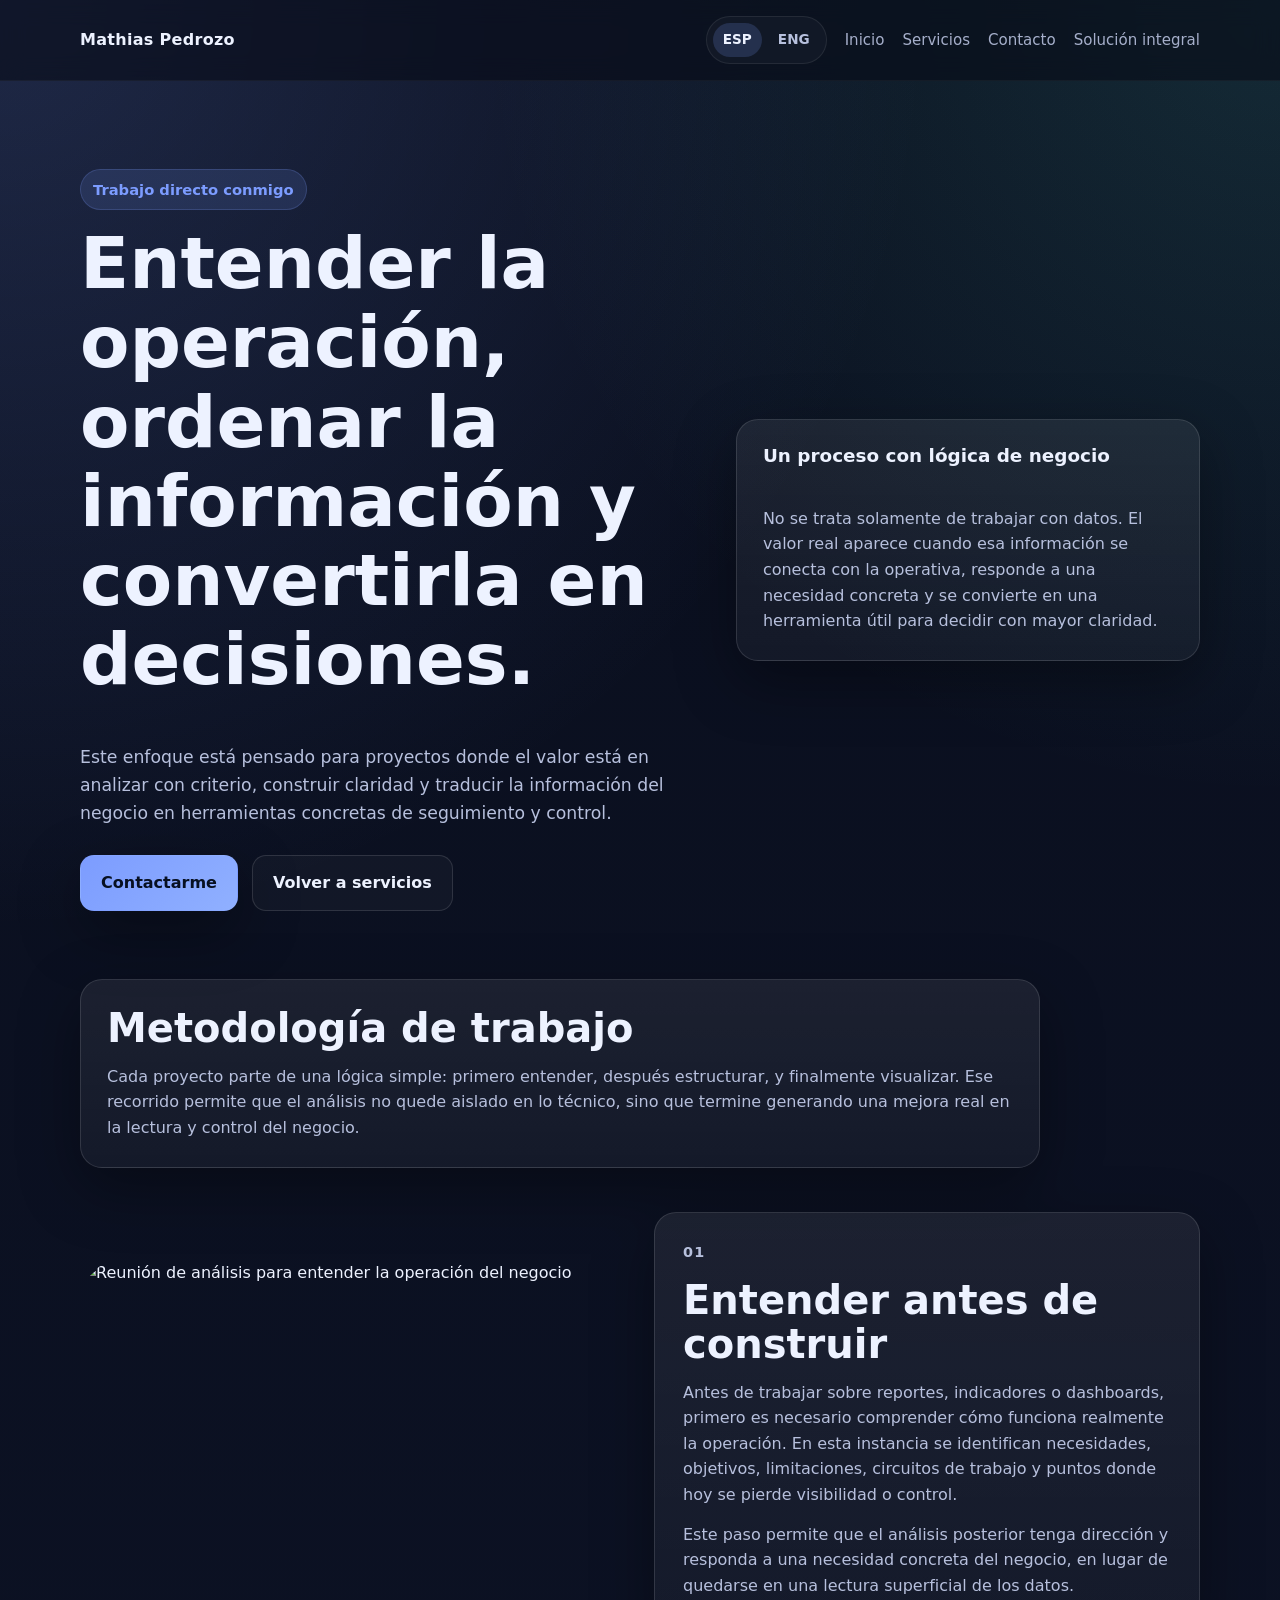
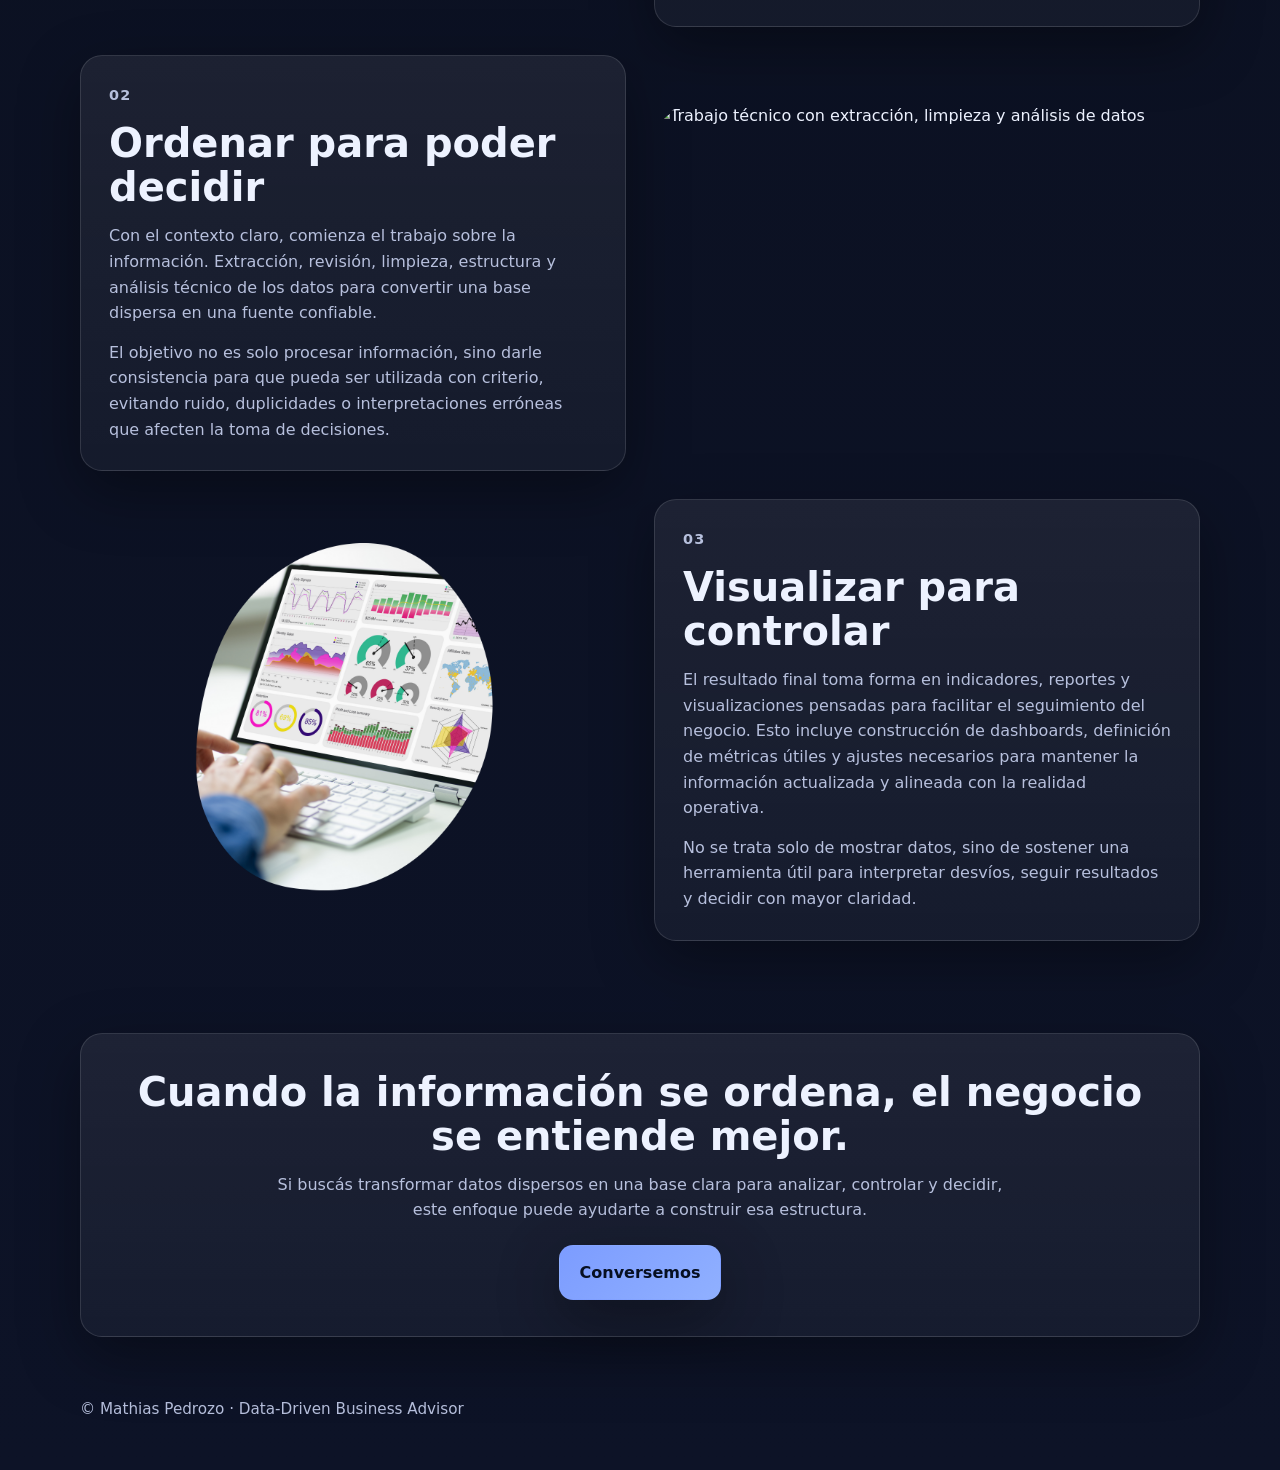
==== trabajo-directo.html @ e3eaf3de "Add files via upload" ====
<!DOCTYPE html>
<html lang="es">
<head>
  <meta charset="UTF-8" />
  <meta name="viewport" content="width=device-width, initial-scale=1.0" />
  <link rel="icon" href="assets/favicon.png" type="image/png" />
  <link rel="shortcut icon" href="assets/favicon.png" />

  <title>Trabajo directo conmigo | Mathias Pedrozo</title>
  <meta
    name="description"
    content="Metodología de trabajo aplicada al análisis de datos, indicadores y visualización de información para entender y mejorar la operación del negocio."
  />

  <link rel="stylesheet" href="styles.css" />
</head>
<body>
  <header class="nav">
    <div class="container nav-inner">
      <a href="index.html#inicio" class="brand">Mathias Pedrozo</a>

      <div class="nav-right">
        <div class="lang-switch" aria-label="Selector de idioma">
          <button type="button" class="lang-btn active" data-lang="es" aria-pressed="true">ESP</button>
          <button type="button" class="lang-btn" data-lang="en" aria-pressed="false">ENG</button>
        </div>

        <button
          type="button"
          class="menu-toggle"
          aria-label="Abrir menú"
          aria-expanded="false"
          aria-controls="mobile-menu"
        >
          <span></span>
          <span></span>
          <span></span>
        </button>

        <nav class="menu services-menu" id="mobile-menu" aria-label="Navegación principal">
          <a href="index.html#inicio">Inicio</a>
          <a href="index.html#servicios">Servicios</a>
          <a href="index.html#contacto">Contacto</a>
          <a href="servicios.html">Solución integral</a>
        </nav>
      </div>
    </div>
  </header>

  <main class="direct-page">
    <section class="direct-hero reveal">
      <div class="container direct-hero-grid">
        <div>
          <p class="eyebrow">Trabajo directo conmigo</p>
          <h1>Entender la operación, ordenar la información y convertirla en decisiones.</h1>
          <p class="lead">
            Este enfoque está pensado para proyectos donde el valor está en analizar con criterio, construir claridad y traducir la información del negocio en herramientas concretas de seguimiento y control.
          </p>

          <div class="hero-actions">
            <a class="btn btn-primary" href="index.html#contacto">Contactarme</a>
            <a class="btn btn-secondary" href="index.html#servicios">Volver a servicios</a>
          </div>
        </div>

        <aside class="panel reveal-delay">
          <h2 class="panel-title">Un proceso con lógica de negocio</h2>
          <p class="lead lead-sm">
            No se trata solamente de trabajar con datos. El valor real aparece cuando esa información se conecta con la operativa, responde a una necesidad concreta y se convierte en una herramienta útil para decidir con mayor claridad.
          </p>
        </aside>
      </div>
    </section>

    <section class="reveal">
      <div class="container">
        <div class="panel direct-intro">
          <h2>Metodología de trabajo</h2>
          <p>
            Cada proyecto parte de una lógica simple: primero entender, después estructurar, y finalmente visualizar. Ese recorrido permite que el análisis no quede aislado en lo técnico, sino que termine generando una mejora real en la lectura y control del negocio.
          </p>
        </div>
      </div>
    </section>

    <section class="direct-steps">
      <div class="container">
        <article class="direct-step reveal">
          <div class="direct-step-media">
            <img src="assets/metodologia-negocio.png" alt="Reunión de análisis para entender la operación del negocio" />
          </div>
          <div class="direct-step-content">
            <p class="step-number">01</p>
            <h2>Entender antes de construir</h2>
            <p>
              Antes de trabajar sobre reportes, indicadores o dashboards, primero es necesario comprender cómo funciona realmente la operación. En esta instancia se identifican necesidades, objetivos, limitaciones, circuitos de trabajo y puntos donde hoy se pierde visibilidad o control.
            </p>
            <p>
              Este paso permite que el análisis posterior tenga dirección y responda a una necesidad concreta del negocio, en lugar de quedarse en una lectura superficial de los datos.
            </p>
          </div>
        </article>

        <article class="direct-step direct-step-reverse reveal">
          <div class="direct-step-media">
            <img src="assets/metodologia-datos.png" alt="Trabajo técnico con extracción, limpieza y análisis de datos" />
          </div>
          <div class="direct-step-content">
            <p class="step-number">02</p>
            <h2>Ordenar para poder decidir</h2>
            <p>
              Con el contexto claro, comienza el trabajo sobre la información. Extracción, revisión, limpieza, estructura y análisis técnico de los datos para convertir una base dispersa en una fuente confiable.
            </p>
            <p>
              El objetivo no es solo procesar información, sino darle consistencia para que pueda ser utilizada con criterio, evitando ruido, duplicidades o interpretaciones erróneas que afecten la toma de decisiones.
            </p>
          </div>
        </article>

        <article class="direct-step reveal">
          <div class="direct-step-media">
            <img src="assets/metodologia-fashboard.png" alt="Visualización de indicadores en dashboard para control del negocio" />
          </div>
          <div class="direct-step-content">
            <p class="step-number">03</p>
            <h2>Visualizar para controlar</h2>
            <p>
              El resultado final toma forma en indicadores, reportes y visualizaciones pensadas para facilitar el seguimiento del negocio. Esto incluye construcción de dashboards, definición de métricas útiles y ajustes necesarios para mantener la información actualizada y alineada con la realidad operativa.
            </p>
            <p>
              No se trata solo de mostrar datos, sino de sostener una herramienta útil para interpretar desvíos, seguir resultados y decidir con mayor claridad.
            </p>
          </div>
        </article>
      </div>
    </section>

    <section class="reveal">
      <div class="container">
        <div class="panel direct-cta">
          <h2>Cuando la información se ordena, el negocio se entiende mejor.</h2>
          <p>
            Si buscás transformar datos dispersos en una base clara para analizar, controlar y decidir, este enfoque puede ayudarte a construir esa estructura.
          </p>
          <a class="btn btn-primary" href="index.html#contacto">Conversemos</a>
        </div>
      </div>
    </section>
  </main>

  <footer class="footer">
    <div class="container">
      © Mathias Pedrozo · Data-Driven Business Advisor
    </div>
  </footer>

  <script src="script.js" defer></script>
</body>
</html>
---- styles.css ----
:root {
  --bg: #0a0f1e;
  --bg-soft: #0d1327;
  --card: rgba(255,255,255,0.06);
  --border: rgba(255,255,255,0.12);
  --text: #edf2ff;
  --muted: #b7c0dd;
  --accent: #7c9cff;
  --accent-2: #53d2c7;
  --shadow: 0 20px 60px rgba(0,0,0,0.35);
  --max: 1120px;
  --radius: 22px;

  --white-03: rgba(255,255,255,0.03);
  --white-04: rgba(255,255,255,0.04);
  --white-06: rgba(255,255,255,0.06);
  --white-08: rgba(255,255,255,0.08);
  --white-10: rgba(255,255,255,0.10);
  --white-12: rgba(255,255,255,0.12);
}

/* =========================
   RESET / BASE
========================= */

* {
  box-sizing: border-box;
}

html {
  scroll-behavior: smooth;
}

body {
  margin: 0;
  font-family: Inter, ui-sans-serif, system-ui, -apple-system, BlinkMacSystemFont, "Segoe UI", sans-serif;
  color: var(--text);
  background:
    radial-gradient(circle at top left, rgba(124,156,255,0.18), transparent 28%),
    radial-gradient(circle at top right, rgba(83,210,199,0.14), transparent 24%),
    linear-gradient(180deg, var(--bg) 0%, var(--bg-soft) 100%);
  line-height: 1.6;
}

a {
  color: inherit;
  text-decoration: none;
}

img {
  max-width: 100%;
  display: block;
}

.container {
  width: min(calc(100% - 32px), var(--max));
  margin: 0 auto;
}

/* =========================
   NAVBAR GENERAL
========================= */

.nav {
  position: sticky;
  top: 0;
  z-index: 50;
  backdrop-filter: blur(12px);
  -webkit-backdrop-filter: blur(12px);
  background: rgba(8, 12, 24, 0.58);
  border-bottom: 1px solid rgba(255, 255, 255, 0.04);
  transition:
    transform 0.32s ease,
    background 0.32s ease,
    border-color 0.32s ease,
    box-shadow 0.32s ease,
    backdrop-filter 0.32s ease;
}

.nav.nav-hidden {
  transform: translateY(-100%);
}

.nav.scrolled {
  background: rgba(8, 12, 24, 0.86);
  border-bottom-color: rgba(255, 255, 255, 0.10);
  box-shadow: 0 10px 30px rgba(0, 0, 0, 0.22);
  backdrop-filter: blur(16px);
  -webkit-backdrop-filter: blur(16px);
}

.nav-inner {
  display: flex;
  align-items: center;
  justify-content: space-between;
  gap: 20px;
  padding: 16px 0;
}

.nav-right {
  display: flex;
  align-items: center;
  gap: 18px;
}

/* =========================
   MARCA / LOGO
========================= */

.brand {
  font-weight: 700;
  letter-spacing: 0.3px;
}

.brand-wrap {
  display: flex;
  align-items: center;
  gap: 10px;
}

.brand-logo {
  height: 28px;
  width: auto;
  object-fit: contain;
  display: block;
}

.brand-text {
  font-weight: 700;
  font-size: 1.05rem;
  color: var(--text);
  letter-spacing: 0.2px;
}

/* =========================
   MENÚ
========================= */

.menu {
  display: flex;
  gap: 18px;
  flex-wrap: wrap;
  color: var(--muted);
  font-size: 0.95rem;
}

.menu a:hover,
.menu a:focus-visible {
  color: var(--text);
}

.services-menu {
  font-size: 0.94rem;
}

.services-menu a {
  opacity: 0.9;
}

.services-menu a:hover {
  opacity: 1;
}

/* =========================
   SELECTOR DE IDIOMA
========================= */

.lang-switch {
  display: flex;
  align-items: center;
  gap: 6px;
  padding: 6px;
  border: 1px solid var(--white-08);
  background: var(--white-03);
  border-radius: 999px;
}

.lang-btn {
  border: none;
  background: transparent;
  color: var(--muted);
  padding: 6px 10px;
  border-radius: 999px;
  cursor: pointer;
  font: inherit;
  font-size: 0.85rem;
  font-weight: 600;
  transition: 0.2s ease;
}

.lang-btn.active {
  background: rgba(124,156,255,0.18);
  color: var(--text);
}

/* =========================
   HAMBURGUESA MOBILE
========================= */

.menu-toggle {
  display: none;
  width: 48px;
  height: 48px;
  border-radius: 14px;
  border: 1px solid var(--white-12);
  background: var(--white-04);
  align-items: center;
  justify-content: center;
  flex-direction: column;
  gap: 5px;
  cursor: pointer;
  padding: 0;
}

.menu-toggle span {
  display: block;
  width: 20px;
  height: 2px;
  border-radius: 999px;
  background: var(--text);
  transition: 0.25s ease;
}

.menu-toggle.is-open span:nth-child(1) {
  transform: translateY(7px) rotate(45deg);
}

.menu-toggle.is-open span:nth-child(2) {
  opacity: 0;
}

.menu-toggle.is-open span:nth-child(3) {
  transform: translateY(-7px) rotate(-45deg);
}

/* =========================
   HERO HOME
========================= */

.hero {
  padding: 88px 0 56px;
}

.hero-grid {
  display: grid;
  grid-template-columns: 1.2fr 0.8fr;
  gap: 28px;
  align-items: center;
}

.hero-avatar-wrap {
  display: flex;
  justify-content: flex-start;
  margin-bottom: 22px;
}

.hero-avatar {
  width: 200px;
  height: 200px;
  border-radius: 50%;
  object-fit: cover;
  border: 2px solid rgba(255,255,255,0.2);
  box-shadow: 0 10px 30px rgba(0,0,0,0.4);
}

.hero-actions {
  display: flex;
  gap: 14px;
  flex-wrap: wrap;
  margin-top: 28px;
}

/* =========================
   TIPOGRAFÍA
========================= */

h1,
h2,
h3,
.panel-title {
  margin: 0 0 14px;
  line-height: 1.1;
}

h1 {
  font-size: clamp(2.4rem, 6vw, 4.5rem);
}

h2 {
  font-size: clamp(1.7rem, 4vw, 2.5rem);
}

h3,
.panel-title {
  font-size: 1.15rem;
}

.lead {
  font-size: 1.08rem;
  color: var(--muted);
  max-width: 62ch;
  white-space: pre-line;
}

.lead-sm {
  font-size: 1rem;
  margin: 0;
}

.section-top {
  margin-top: 32px;
}

/* =========================
   BOTONES
========================= */

.btn {
  display: inline-flex;
  align-items: center;
  justify-content: center;
  gap: 10px;
  padding: 14px 20px;
  border-radius: 14px;
  border: 1px solid transparent;
  font-weight: 600;
  transition: 0.2s ease, transform 0.2s ease, box-shadow 0.2s ease;
}

.btn-small {
  padding: 10px 14px;
  font-size: 0.92rem;
}

.btn-primary {
  background: linear-gradient(135deg, var(--accent), #90b0ff);
  color: #071022;
  box-shadow: var(--shadow);
}

.btn-primary:hover,
.btn-primary:focus-visible {
  transform: translateY(-2px);
}

.btn-secondary {
  background: var(--white-03);
  border-color: var(--border);
  color: var(--text);
}

.btn-secondary:hover,
.btn-secondary:focus-visible {
  transform: translateY(-2px);
  background: var(--white-06);
}

.btn.is-loading {
  opacity: 0.7;
  cursor: not-allowed;
}

/* =========================
   PANELES / CARDS
========================= */

.panel {
  background: linear-gradient(180deg, rgba(255,255,255,0.07), var(--white-04));
  border: 1px solid var(--border);
  border-radius: var(--radius);
  padding: 26px;
  box-shadow: var(--shadow);
}

.hero-card {
  position: relative;
  overflow: hidden;
}

.hero-card::before {
  content: "";
  position: absolute;
  inset: auto -40px -40px auto;
  width: 180px;
  height: 180px;
  background: radial-gradient(circle, rgba(83,210,199,0.3), transparent 65%);
  pointer-events: none;
}

.card {
  background: var(--card);
  border: 1px solid var(--border);
  border-radius: 20px;
  padding: 22px;
  transition: transform 0.25s ease, border-color 0.25s ease, background 0.25s ease;
}

.card:hover,
.card:focus-within {
  transform: translateY(-4px);
  border-color: rgba(124,156,255,0.22);
  background: rgba(255,255,255,0.08);
}

/* =========================
   KPIS
========================= */

.kpis {
  display: grid;
  grid-template-columns: repeat(2, 1fr);
  gap: 14px;
  margin-top: 20px;
}

.kpi {
  padding: 16px;
  border-radius: 18px;
  background: var(--white-04);
  border: 1px solid var(--white-08);
}

.kpi strong {
  display: block;
  font-size: 1.8rem;
  margin-bottom: 4px;
}

/* =========================
   LAYOUT GENERAL
========================= */

section {
  padding: 32px 0;
}

.section-head {
  margin-bottom: 24px;
}

.section-head p {
  margin: 0;
  color: var(--muted);
  max-width: 100%;
  white-space: pre-line;
}

.grid-about {
  display: grid;
  grid-template-columns: 1.25fr 0.75fr;
  gap: 22px;
}

.grid-2 {
  display: grid;
  grid-template-columns: 1fr 1fr;
  gap: 22px;
}

.cards {
  display: grid;
  grid-template-columns: repeat(3, 1fr);
  gap: 18px;
}

/* =========================
   TIMELINE
========================= */

.timeline {
  display: grid;
  gap: 18px;
}

.timeline-item {
  display: grid;
  grid-template-columns: 140px 1fr;
  gap: 18px;
  padding: 22px;
  border-radius: 20px;
  border: 1px solid var(--border);
  background: var(--white-04);
}

.timeline-date {
  color: var(--accent-2);
  font-weight: 700;
  white-space: pre-line;
}

.timeline-item h3,
.timeline-item p,
.card p,
.about p,
.contact-copy p {
  white-space: pre-line;
}

.timeline-item p,
.card p,
.about p,
.contact-copy p,
.stack-list {
  color: var(--muted);
  margin: 0;
}

/* =========================
   STACK / LISTAS
========================= */

.stack-list {
  display: flex;
  flex-wrap: wrap;
  gap: 10px;
  padding: 0;
  list-style: none;
  margin-top: 14px;
}

.stack-list li {
  padding: 10px 12px;
  border-radius: 999px;
  background: var(--white-04);
  border: 1px solid var(--white-08);
  font-size: 0.94rem;
  color: var(--text);
}

/* =========================
   CONTACTO
========================= */

.contact-grid {
  display: grid;
  grid-template-columns: 0.9fr 1.1fr;
  gap: 22px;
}

.contact-links {
  display: flex;
  flex-direction: column;
  gap: 12px;
  margin-top: 18px;
}

.contact-links a {
  display: flex;
  align-items: center;
  gap: 12px;
  padding: 10px 12px;
  border-radius: 12px;
  background: var(--white-03);
  border: 1px solid var(--white-08);
  transition: 0.2s ease;
}

.contact-links a:hover,
.contact-links a:focus-visible {
  background: var(--white-06);
  transform: translateX(4px);
}

.contact-links .icon {
  width: 20px;
  height: 20px;
  display: flex;
  flex: 0 0 20px;
}

.contact-links svg {
  width: 100%;
  height: 100%;
}

/* =========================
   FORMULARIO
========================= */

.contact-form {
  display: grid;
  gap: 14px;
}

.contact-form label {
  font-weight: 600;
  font-size: 0.95rem;
}

.contact-form input,
.contact-form textarea {
  width: 100%;
  margin-top: 8px;
  background: var(--white-04);
  border: 1px solid var(--white-10);
  color: var(--text);
  border-radius: 14px;
  padding: 14px 16px;
  font: inherit;
}

.contact-form textarea {
  min-height: 140px;
  resize: vertical;
}

.contact-form input::placeholder,
.contact-form textarea::placeholder {
  color: #93a0c7;
}

.form-status {
  margin: 6px 0 0;
  padding: 12px 14px;
  border-radius: 12px;
  font-size: 0.95rem;
  display: none;
  border: 1px solid transparent;
}

.form-status.show {
  display: block;
}

.form-status.success {
  background: rgba(83, 210, 199, 0.12);
  border-color: rgba(83, 210, 199, 0.28);
  color: #d8fff9;
}

.form-status.error {
  background: rgba(255, 107, 107, 0.12);
  border-color: rgba(255, 107, 107, 0.28);
  color: #ffd8d8;
}

/* =========================
   FOOTER
========================= */

.footer {
  padding: 28px 0 48px;
  color: var(--muted);
  font-size: 0.95rem;
}

/* =========================
   ANIMACIONES
========================= */

.reveal {
  opacity: 0;
  transform: translateY(18px);
  transition: opacity 0.7s ease, transform 0.7s ease;
}

.reveal-delay {
  animation: floatIn 0.8s ease forwards;
  animation-delay: 0.15s;
}

.reveal.is-visible {
  opacity: 1;
  transform: translateY(0);
}

@keyframes floatIn {
  from {
    opacity: 0;
    transform: translateY(18px);
  }
  to {
    opacity: 1;
    transform: translateY(0);
  }
}

/* =========================
   ACCESIBILIDAD
========================= */

:focus-visible {
  outline: 2px solid var(--accent);
  outline-offset: 3px;
}

/* =========================
   SERVICIOS HOME
========================= */

.service-card h3 {
  margin-bottom: 6px;
}

.services-intro {
  max-width: 800px;
  margin-bottom: 40px;
  color: var(--muted);
  line-height: 1.7;
}

.services-grid {
  display: grid;
  grid-template-columns: 1fr 1fr;
  gap: 18px;
  align-items: stretch;
}

.service-card {
  display: flex;
  flex-direction: column;
  justify-content: flex-start;
  gap: 12px;
}

.service-card-featured {
  border-color: rgba(124,156,255,0.22);
  background: linear-gradient(180deg, rgba(255,255,255,0.08), rgba(255,255,255,0.05));
}

.service-link {
  display: inline-flex;
  align-items: center;
  margin-top: 18px;
  font-weight: 600;
  color: var(--accent);
  transition: 0.2s ease;
}

.service-link:hover {
  color: #a9beff;
  transform: translateX(4px);
}

/* =========================
   PÁGINA SERVICIOS
========================= */

.services-page {
  padding-top: 48px;
}

.services-page h1 {
  margin-bottom: 12px;
}

.services-levels {
  display: grid;
  grid-template-columns: 1fr 1fr 1fr;
  gap: 18px;
}

.service-level {
  display: flex;
  flex-direction: column;
  gap: 12px;
}

.service-subtitle {
  font-size: 0.95rem;
  color: var(--accent-2);
}

.service-level ul {
  padding-left: 18px;
  color: var(--muted);
}

.service-level li {
  margin-bottom: 6px;
}

.service-highlight {
  margin-top: 12px;
  font-weight: 600;
  color: var(--accent);
}

.service-level-featured {
  border-color: rgba(124,156,255,0.25);
  background: linear-gradient(180deg, rgba(255,255,255,0.08), rgba(255,255,255,0.05));
}

.services-cta {
  margin-top: 48px;
  text-align: center;
}

.services-cta p {
  color: var(--muted);
  margin-bottom: 16px;
}

/* =========================
   HERO DE SERVICIOS
   Texto izquierda / logo derecha
========================= */

.services-hero-grid {
  display: grid;
  grid-template-columns: 0.7fr 1.3fr;
  gap: 40px;
  align-items: center;
  margin-bottom: 48px;
}

.services-hero-logo-wrap {
  display: flex;
  justify-content: center;
  align-items: center;
}

.services-hero-logo {
  width: 100%;
  max-width: 1200px;
  opacity: 0.98;
  filter: drop-shadow(0 24px 70px rgba(0, 0, 0, 0.45));
}

/* =========================
   RESPONSIVE
========================= */

@media (max-width: 900px) {
  .hero-grid,
  .grid-2,
  .grid-about,
  .cards,
  .contact-grid,
  .services-grid,
  .services-levels {
    grid-template-columns: 1fr;
  }

  .timeline-item {
    grid-template-columns: 1fr;
  }

  .hero {
    padding-top: 56px;
  }

  .nav-inner {
    position: relative;
  }

  .nav-right {
    gap: 10px;
  }

  .menu-toggle {
    display: inline-flex;
  }

  .menu {
    position: absolute;
    top: calc(100% + 10px);
    left: 0;
    right: 0;
    display: none;
    flex-direction: column;
    gap: 0;
    padding: 10px;
    background: rgba(8, 12, 24, 0.96);
    border: 1px solid var(--white-08);
    border-radius: 18px;
    box-shadow: var(--shadow);
  }

  .menu.is-open {
    display: flex;
  }

  .menu a {
    padding: 14px 12px;
    border-radius: 12px;
  }

  .menu a:hover,
  .menu a:focus-visible {
    background: var(--white-04);
  }

  .services-menu {
    display: none;
  }

  .hero-avatar-wrap {
    justify-content: center;
    margin-bottom: 18px;
  }

  .hero-actions {
    justify-content: center;
  }

  h1 {
    text-align: center;
  }

  .lead {
    text-align: center;
    max-width: 100%;
  }

  .services-hero-grid {
    grid-template-columns: 1fr;
    text-align: center;
    gap: 28px;
  }

  .services-hero-logo {
    max-width: 260px;
    margin-top: 8px;
  }
}

/* =========================
   PÁGINA TRABAJO DIRECTO
========================= */

.direct-page {
  padding-top: 16px;
}

.direct-hero {
  padding: 72px 0 36px;
}

.direct-hero-grid {
  display: grid;
  grid-template-columns: 1.15fr 0.85fr;
  gap: 28px;
  align-items: center;
}

.eyebrow {
  display: inline-block;
  margin: 0 0 14px;
  padding: 8px 12px;
  border-radius: 999px;
  background: rgba(124,156,255,0.14);
  border: 1px solid rgba(124,156,255,0.2);
  color: var(--accent);
  font-size: 0.92rem;
  font-weight: 700;
}

.direct-intro {
  max-width: 960px;
}

.direct-intro p {
  margin: 0;
  color: var(--muted);
}

.direct-steps {
  padding-top: 12px;
}

.direct-step {
  display: grid;
  grid-template-columns: 1fr 1fr;
  gap: 28px;
  align-items: center;
  margin-bottom: 28px;
}

.direct-step-media {
  background: transparent;
  border: none;
  box-shadow: none;
  padding: 0;
}

.direct-step-media img {
  width: 100%;
  min-height: 320px;
  object-fit: cover;
  border-radius: 42px;
  border: none;
  box-shadow: none;
  background: transparent;
}

.direct-step-content {
  background: linear-gradient(180deg, rgba(255,255,255,0.07), var(--white-04));
  border: 1px solid var(--border);
  border-radius: var(--radius);
  padding: 28px;
  box-shadow: var(--shadow);
}

.direct-step-content p {
  margin: 0 0 14px;
  color: var(--muted);
}

.direct-step-content p:last-child {
  margin-bottom: 0;
}

.step-number {
  color: var(--accent-2);
  font-weight: 800;
  letter-spacing: 0.08em;
  font-size: 0.9rem;
}

.direct-step-reverse .direct-step-media {
  order: 2;
}

.direct-step-reverse .direct-step-content {
  order: 1;
}

.direct-cta {
  text-align: center;
  padding: 36px 26px;
}

.direct-cta p {
  max-width: 760px;
  margin: 0 auto 22px;
  color: var(--muted);
}

/* =========================
   RESPONSIVE TRABAJO DIRECTO
========================= */

@media (max-width: 900px) {
  .direct-hero-grid,
  .direct-step {
    grid-template-columns: 1fr;
  }

  .direct-step-reverse .direct-step-media,
  .direct-step-reverse .direct-step-content {
    order: initial;
  }

  .direct-step-media img {
    min-height: 240px;
  }

  .direct-hero {
    padding-top: 52px;
  }

  .eyebrow {
    display: inline-flex;
    justify-content: center;
  }

  .direct-hero .lead,
  .direct-intro,
  .direct-cta p {
    text-align: center;
  }

  .direct-step-content {
    padding: 24px;
  }
}

/*
=========================
   TESTIMONIOS LIVIANOS
=========================

.testimonial-strip {
  padding: 8px 0 32px;
}

.testimonial-carousel {
  display: grid;
  grid-template-columns: auto 1fr auto;
  gap: 14px;
  align-items: center;
}

.testimonial-track {
  display: grid;
  grid-auto-flow: column;
  grid-auto-columns: calc(33.333% - 12px);
  gap: 18px;
  overflow-x: auto;
  scroll-behavior: smooth;
  scrollbar-width: none;
  -ms-overflow-style: none;
  padding: 4px 2px;
}

.testimonial-track::-webkit-scrollbar {
  display: none;
}

.testimonial-card {
  min-height: 150px;
  padding: 18px 18px 16px;
  border-radius: 18px;
  background: rgba(255,255,255,0.04);
  border: 1px solid rgba(255,255,255,0.08);
  display: flex;
  flex-direction: column;
  justify-content: space-between;
  gap: 12px;
  transition: transform 0.2s ease, background 0.2s ease, border-color 0.2s ease;
}

.testimonial-card:hover {
  transform: translateY(-3px);
  background: rgba(255,255,255,0.06);
  border-color: rgba(124,156,255,0.16);
}

.testimonial-card p {
  margin: 0;
  color: var(--muted);
  font-size: 0.97rem;
  line-height: 1.65;
}

.testimonial-card span {
  color: var(--text);
  font-size: 0.88rem;
  opacity: 0.82;
}

.testimonial-arrow {
  width: 42px;
  height: 42px;
  border-radius: 999px;
  border: 1px solid rgba(255,255,255,0.10);
  background: rgba(255,255,255,0.04);
  color: var(--text);
  display: inline-flex;
  align-items: center;
  justify-content: center;
  cursor: pointer;
  transition: 0.2s ease;
  flex-shrink: 0;
}

.testimonial-arrow:hover,
.testimonial-arrow:focus-visible {
  background: rgba(255,255,255,0.08);
  border-color: rgba(124,156,255,0.22);
  transform: translateY(-1px);
}

.testimonial-arrow span {
  font-size: 1.45rem;
  line-height: 1;
  transform: translateY(-1px);
}

@media (max-width: 1100px) {
  .testimonial-track {
    grid-auto-columns: calc(50% - 10px);
  }
}

@media (max-width: 700px) {
  .testimonial-carousel {
    grid-template-columns: auto 1fr auto;
    gap: 10px;
  }

  .testimonial-track {
    grid-auto-columns: 100%;
    gap: 14px;
  }

  .testimonial-card {
    min-height: 140px;
    padding: 16px;
  }

  .testimonial-arrow {
    width: 38px;
    height: 38px;
  }
} 
*/

/* =========================
   PÁGINA EN CONSTRUCCIÓN
========================= */

.construction-page {
  min-height: 80vh;
  display: flex;
  align-items: center;
  justify-content: center;
}

.construction-wrap {
  display: flex;
  justify-content: center;
}

.construction-content {
  text-align: center;
  max-width: 520px;
}

.construction-logo {
  margin-bottom: 28px;
}

.construction-logo img {
  max-width: 180px;
  margin: 0 auto;
  opacity: 0.95;
  filter: drop-shadow(0 20px 40px rgba(0,0,0,0.35));
}

.construction-content h1 {
  margin-bottom: 12px;
}

.construction-sub {
  margin-top: 10px;
  font-size: 0.95rem;
  color: var(--muted);
  opacity: 0.8;
}

.construction-actions {
  margin-top: 28px;
  display: flex;
  gap: 12px;
  justify-content: center;
  flex-wrap: wrap;
}

.construction-icon {
  margin-top: 40px;
  font-size: 1.8rem;
  opacity: 0.6;
}
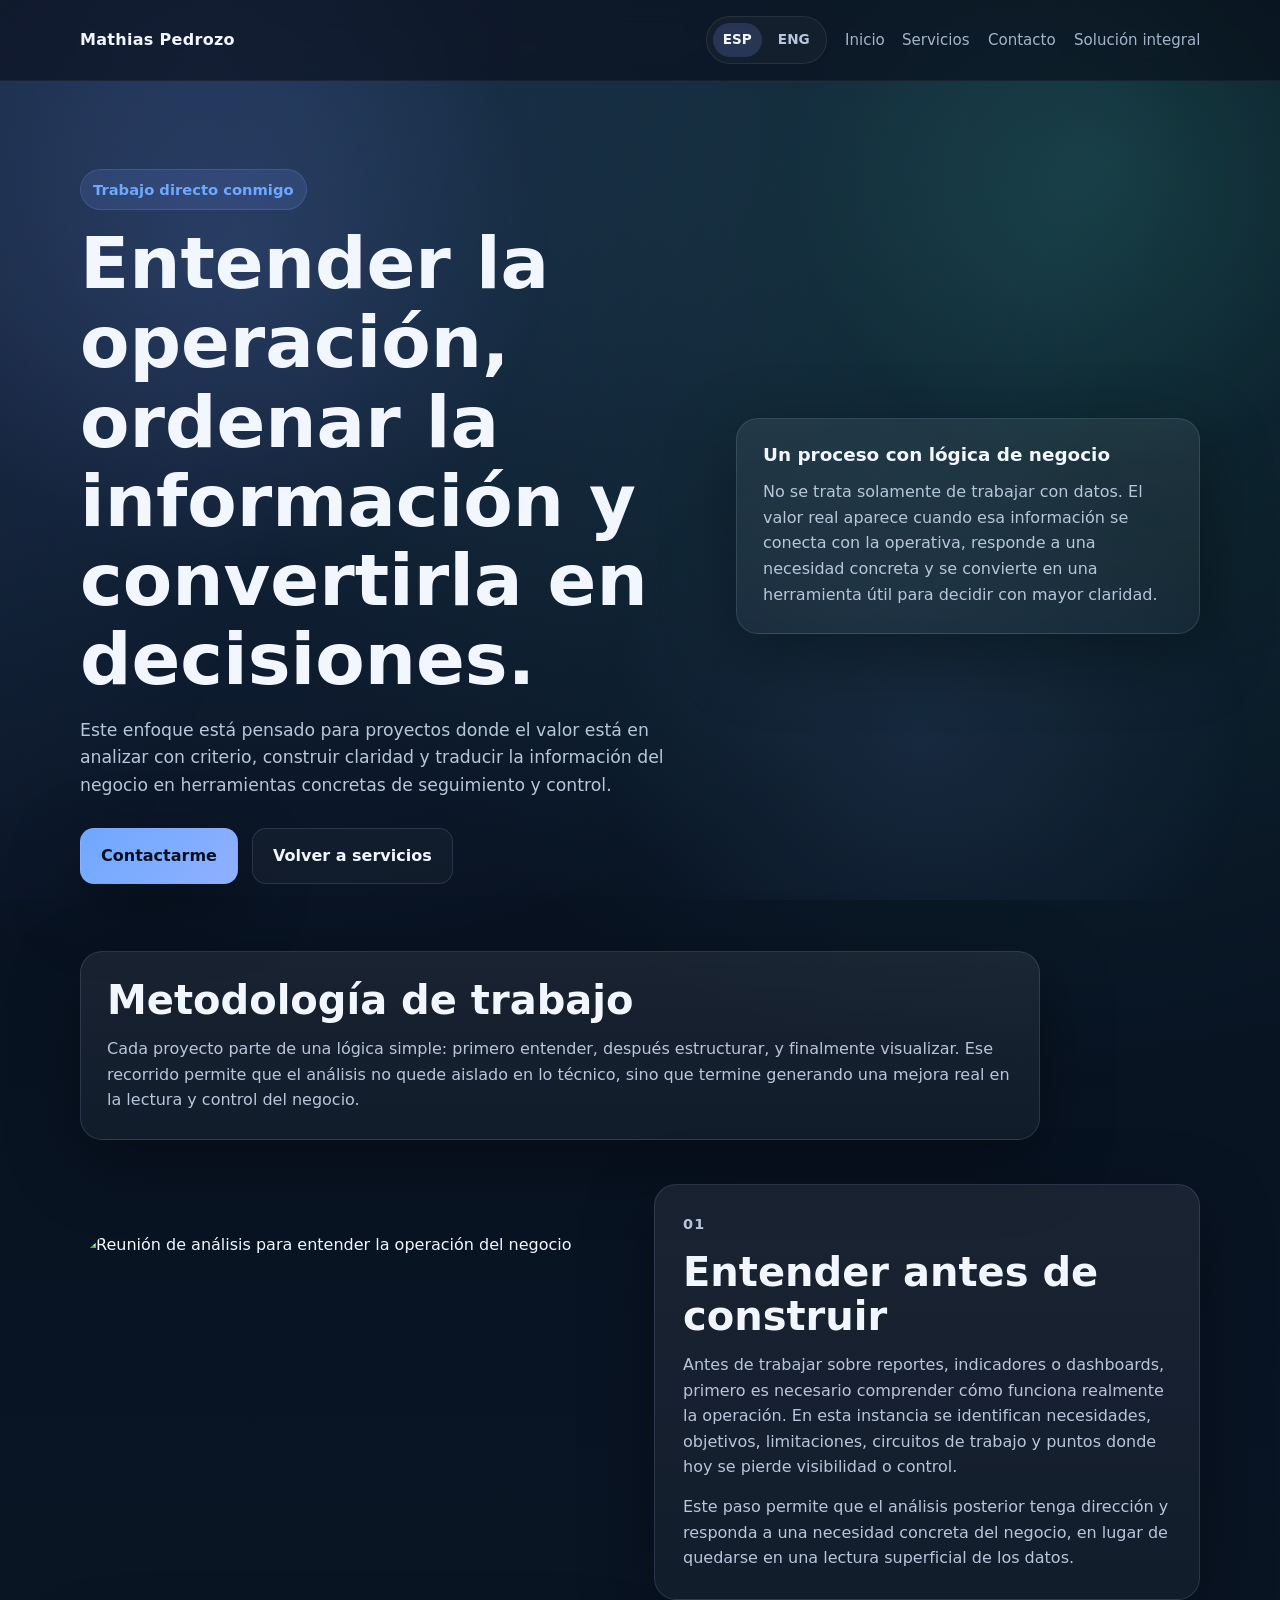
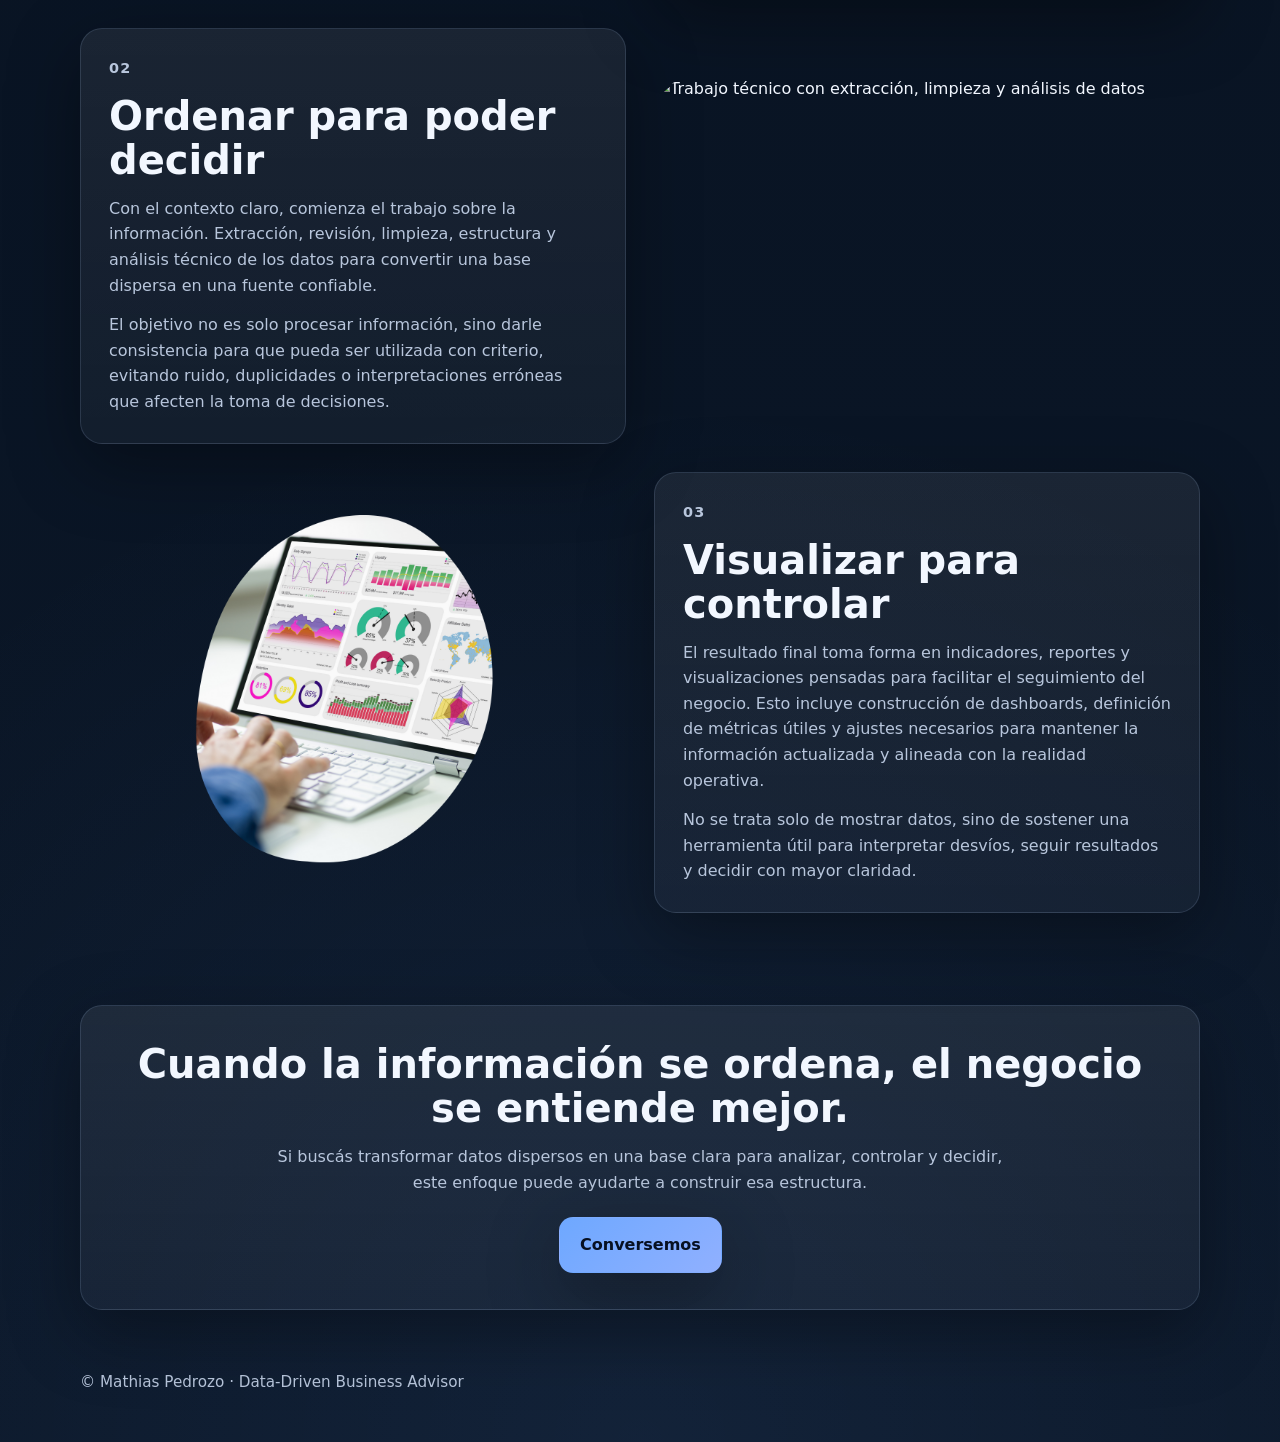
==== commit ef64d83c: "Add files via upload" ====
--- a/trabajo-directo.html
+++ b/trabajo-directo.html
@@ -17,7 +17,7 @@
 <body>
   <header class="nav">
     <div class="container nav-inner">
-      <a href="index.html#inicio" class="brand">Mathias Pedrozo</a>
+      <a href="index.html#inicio" class="brand" data-i18n="brand">Mathias Pedrozo</a>
 
       <div class="nav-right">
         <div class="lang-switch" aria-label="Selector de idioma">
@@ -38,10 +38,10 @@
         </button>
 
         <nav class="menu services-menu" id="mobile-menu" aria-label="Navegación principal">
-          <a href="index.html#inicio">Inicio</a>
-          <a href="index.html#servicios">Servicios</a>
-          <a href="index.html#contacto">Contacto</a>
-          <a href="servicios.html">Solución integral</a>
+          <a href="index.html#inicio" data-i18n="directNavHome">Inicio</a>
+          <a href="index.html#servicios" data-i18n="navServices">Servicios</a>
+          <a href="index.html#contacto" data-i18n="navContact">Contacto</a>
+          <a href="https://www.bidata.com.uy" target="_blank" rel="noopener noreferrer" data-i18n="directNavIntegral">Solución integral</a>
         </nav>
       </div>
     </div>
@@ -51,21 +51,21 @@
     <section class="direct-hero reveal">
       <div class="container direct-hero-grid">
         <div>
-          <p class="eyebrow">Trabajo directo conmigo</p>
-          <h1>Entender la operación, ordenar la información y convertirla en decisiones.</h1>
-          <p class="lead">
+          <p class="eyebrow" data-i18n="directEyebrow">Trabajo directo conmigo</p>
+          <h1 data-i18n="directHeroTitle">Entender la operación, ordenar la información y convertirla en decisiones.</h1>
+          <p class="lead" data-i18n="directHeroLead">
             Este enfoque está pensado para proyectos donde el valor está en analizar con criterio, construir claridad y traducir la información del negocio en herramientas concretas de seguimiento y control.
           </p>
 
           <div class="hero-actions">
-            <a class="btn btn-primary" href="index.html#contacto">Contactarme</a>
-            <a class="btn btn-secondary" href="index.html#servicios">Volver a servicios</a>
+            <a class="btn btn-primary" href="index.html#contacto" data-i18n="heroBtnPrimary">Contactarme</a>
+            <a class="btn btn-secondary" href="index.html#servicios" data-i18n="directBackServices">Volver a servicios</a>
           </div>
         </div>
 
         <aside class="panel reveal-delay">
-          <h2 class="panel-title">Un proceso con lógica de negocio</h2>
-          <p class="lead lead-sm">
+          <h2 class="panel-title" data-i18n="directPanelTitle">Un proceso con lógica de negocio</h2>
+          <p class="lead lead-sm" data-i18n="directPanelText">
             No se trata solamente de trabajar con datos. El valor real aparece cuando esa información se conecta con la operativa, responde a una necesidad concreta y se convierte en una herramienta útil para decidir con mayor claridad.
           </p>
         </aside>
@@ -75,8 +75,8 @@
     <section class="reveal">
       <div class="container">
         <div class="panel direct-intro">
-          <h2>Metodología de trabajo</h2>
-          <p>
+          <h2 data-i18n="directMethodTitle">Metodología de trabajo</h2>
+          <p data-i18n="directMethodText">
             Cada proyecto parte de una lógica simple: primero entender, después estructurar, y finalmente visualizar. Ese recorrido permite que el análisis no quede aislado en lo técnico, sino que termine generando una mejora real en la lectura y control del negocio.
           </p>
         </div>
@@ -90,12 +90,12 @@
             <img src="assets/metodologia-negocio.png" alt="Reunión de análisis para entender la operación del negocio" />
           </div>
           <div class="direct-step-content">
-            <p class="step-number">01</p>
-            <h2>Entender antes de construir</h2>
-            <p>
+            <p class="step-number" data-i18n="directStep1Number">01</p>
+            <h2 data-i18n="directStep1Title">Entender antes de construir</h2>
+            <p data-i18n="directStep1Text1">
               Antes de trabajar sobre reportes, indicadores o dashboards, primero es necesario comprender cómo funciona realmente la operación. En esta instancia se identifican necesidades, objetivos, limitaciones, circuitos de trabajo y puntos donde hoy se pierde visibilidad o control.
             </p>
-            <p>
+            <p data-i18n="directStep1Text2">
               Este paso permite que el análisis posterior tenga dirección y responda a una necesidad concreta del negocio, en lugar de quedarse en una lectura superficial de los datos.
             </p>
           </div>
@@ -106,12 +106,12 @@
             <img src="assets/metodologia-datos.png" alt="Trabajo técnico con extracción, limpieza y análisis de datos" />
           </div>
           <div class="direct-step-content">
-            <p class="step-number">02</p>
-            <h2>Ordenar para poder decidir</h2>
-            <p>
+            <p class="step-number" data-i18n="directStep2Number">02</p>
+            <h2 data-i18n="directStep2Title">Ordenar para poder decidir</h2>
+            <p data-i18n="directStep2Text1">
               Con el contexto claro, comienza el trabajo sobre la información. Extracción, revisión, limpieza, estructura y análisis técnico de los datos para convertir una base dispersa en una fuente confiable.
             </p>
-            <p>
+            <p data-i18n="directStep2Text2">
               El objetivo no es solo procesar información, sino darle consistencia para que pueda ser utilizada con criterio, evitando ruido, duplicidades o interpretaciones erróneas que afecten la toma de decisiones.
             </p>
           </div>
@@ -122,12 +122,12 @@
             <img src="assets/metodologia-fashboard.png" alt="Visualización de indicadores en dashboard para control del negocio" />
           </div>
           <div class="direct-step-content">
-            <p class="step-number">03</p>
-            <h2>Visualizar para controlar</h2>
-            <p>
+            <p class="step-number" data-i18n="directStep3Number">03</p>
+            <h2 data-i18n="directStep3Title">Visualizar para controlar</h2>
+            <p data-i18n="directStep3Text1">
               El resultado final toma forma en indicadores, reportes y visualizaciones pensadas para facilitar el seguimiento del negocio. Esto incluye construcción de dashboards, definición de métricas útiles y ajustes necesarios para mantener la información actualizada y alineada con la realidad operativa.
             </p>
-            <p>
+            <p data-i18n="directStep3Text2">
               No se trata solo de mostrar datos, sino de sostener una herramienta útil para interpretar desvíos, seguir resultados y decidir con mayor claridad.
             </p>
           </div>
@@ -138,18 +138,18 @@
     <section class="reveal">
       <div class="container">
         <div class="panel direct-cta">
-          <h2>Cuando la información se ordena, el negocio se entiende mejor.</h2>
-          <p>
+          <h2 data-i18n="directCtaTitle">Cuando la información se ordena, el negocio se entiende mejor.</h2>
+          <p data-i18n="directCtaText">
             Si buscás transformar datos dispersos en una base clara para analizar, controlar y decidir, este enfoque puede ayudarte a construir esa estructura.
           </p>
-          <a class="btn btn-primary" href="index.html#contacto">Conversemos</a>
+          <a class="btn btn-primary" href="index.html#contacto" data-i18n="directCtaButton">Conversemos</a>
         </div>
       </div>
     </section>
   </main>
 
   <footer class="footer">
-    <div class="container">
+    <div class="container" data-i18n="footerText">
       © Mathias Pedrozo · Data-Driven Business Advisor
     </div>
   </footer>
--- a/styles.css
+++ b/styles.css
@@ -1,13 +1,13 @@
 :root {
-  --bg: #0a0f1e;
-  --bg-soft: #0d1327;
-  --card: rgba(255,255,255,0.06);
-  --border: rgba(255,255,255,0.12);
-  --text: #edf2ff;
-  --muted: #b7c0dd;
-  --accent: #7c9cff;
-  --accent-2: #53d2c7;
-  --shadow: 0 20px 60px rgba(0,0,0,0.35);
+  --bg: #07111f;
+  --bg-soft: #0b1728;
+  --card: rgba(255,255,255,0.065);
+  --border: rgba(185,210,255,0.14);
+  --text: #f2f7ff;
+  --muted: #b8c6dc;
+  --accent: #6ea8ff;
+  --accent-2: #48e0c2;
+  --shadow: 0 22px 70px rgba(0,0,0,0.34);
   --max: 1120px;
   --radius: 22px;
 
@@ -36,8 +36,9 @@
   font-family: Inter, ui-sans-serif, system-ui, -apple-system, BlinkMacSystemFont, "Segoe UI", sans-serif;
   color: var(--text);
   background:
-    radial-gradient(circle at top left, rgba(124,156,255,0.18), transparent 28%),
-    radial-gradient(circle at top right, rgba(83,210,199,0.14), transparent 24%),
+    radial-gradient(circle at 18% 0%, rgba(110,168,255,0.20), transparent 30%),
+    radial-gradient(circle at 82% 8%, rgba(72,224,194,0.13), transparent 28%),
+    radial-gradient(circle at 50% 100%, rgba(110,168,255,0.08), transparent 34%),
     linear-gradient(180deg, var(--bg) 0%, var(--bg-soft) 100%);
   line-height: 1.6;
 }
@@ -1242,4 +1243,408 @@
   margin-top: 40px;
   font-size: 1.8rem;
   opacity: 0.6;
-}+}
+
+/* =========================
+   AJUSTES PRO / MICROINTERACCIONES
+========================= */
+
+body {
+  min-height: 100vh;
+  overflow-x: hidden;
+}
+
+body::before {
+  content: "";
+  position: fixed;
+  inset: 0;
+  z-index: -1;
+  pointer-events: none;
+  background:
+    linear-gradient(115deg, rgba(124,156,255,0.08), transparent 32%),
+    radial-gradient(circle at 18% 28%, rgba(124,156,255,0.16), transparent 26%),
+    radial-gradient(circle at 86% 18%, rgba(83,210,199,0.12), transparent 24%),
+    radial-gradient(circle at 72% 82%, rgba(124,156,255,0.10), transparent 28%);
+  filter: blur(0px);
+}
+
+section {
+  position: relative;
+}
+
+.nav-inner,
+.hero-grid,
+.direct-hero-grid,
+.grid-about,
+.grid-2,
+.contact-grid,
+.services-grid,
+.cards,
+.timeline,
+.direct-step {
+  animation: pageSoftIn 0.55s ease both;
+}
+
+.brand,
+.menu a,
+.contact-links a,
+.service-card a,
+.btn {
+  will-change: transform;
+}
+
+.brand {
+  position: relative;
+}
+
+.brand::after {
+  content: "";
+  position: absolute;
+  left: 0;
+  bottom: -6px;
+  width: 100%;
+  height: 2px;
+  border-radius: 999px;
+  background: linear-gradient(90deg, var(--accent), var(--accent-2));
+  transform: scaleX(0);
+  transform-origin: left;
+  transition: transform 0.25s ease;
+}
+
+.brand:hover::after,
+.brand:focus-visible::after {
+  transform: scaleX(1);
+}
+
+.menu a {
+  position: relative;
+  transition: color 0.22s ease, transform 0.22s ease, background 0.22s ease;
+}
+
+.menu a:hover,
+.menu a:focus-visible {
+  transform: translateY(-1px);
+}
+
+.btn {
+  position: relative;
+  overflow: hidden;
+  transition: transform 0.28s ease, box-shadow 0.28s ease, border-color 0.28s ease, background 0.28s ease;
+}
+
+.btn::before {
+  content: "";
+  position: absolute;
+  inset: 0;
+  background: linear-gradient(120deg, transparent, rgba(255,255,255,0.22), transparent);
+  transform: translateX(-130%);
+  transition: transform 0.65s ease;
+}
+
+.btn:hover::before,
+.btn:focus-visible::before {
+  transform: translateX(130%);
+}
+
+.btn-primary:hover,
+.btn-primary:focus-visible,
+.btn-secondary:hover,
+.btn-secondary:focus-visible {
+  box-shadow: 0 18px 45px rgba(0,0,0,0.30), 0 0 0 1px rgba(124,156,255,0.12);
+}
+
+.panel,
+.card,
+.timeline-item,
+.direct-step-content {
+  position: relative;
+  overflow: hidden;
+  backdrop-filter: blur(14px);
+  -webkit-backdrop-filter: blur(14px);
+  transition:
+    transform 0.32s ease,
+    border-color 0.32s ease,
+    background 0.32s ease,
+    box-shadow 0.32s ease;
+}
+
+.panel::before,
+.card::before,
+.timeline-item::before,
+.direct-step-content::before {
+  content: "";
+  position: absolute;
+  inset: 0;
+  pointer-events: none;
+  background: linear-gradient(135deg, rgba(255,255,255,0.10), transparent 36%);
+  opacity: 0;
+  transition: opacity 0.32s ease;
+}
+
+.panel:hover::before,
+.card:hover::before,
+.timeline-item:hover::before,
+.direct-step-content:hover::before {
+  opacity: 1;
+}
+
+.panel:hover,
+.timeline-item:hover,
+.direct-step-content:hover {
+  transform: translateY(-3px);
+  border-color: rgba(124,156,255,0.22);
+  box-shadow: 0 24px 70px rgba(0,0,0,0.38);
+}
+
+.card:hover,
+.card:focus-within {
+  transform: translateY(-5px) scale(1.01);
+  border-color: rgba(124,156,255,0.30);
+  background: rgba(255,255,255,0.085);
+  box-shadow: 0 24px 70px rgba(0,0,0,0.34);
+}
+
+.hero-avatar {
+  transition: transform 0.45s ease, box-shadow 0.45s ease, border-color 0.45s ease;
+}
+
+.hero-avatar:hover {
+  transform: translateY(-4px) scale(1.025);
+  border-color: rgba(124,156,255,0.45);
+  box-shadow: 0 18px 55px rgba(0,0,0,0.48);
+}
+
+.kpi,
+.stack-list li {
+  transition: transform 0.25s ease, border-color 0.25s ease, background 0.25s ease;
+}
+
+.kpi:hover,
+.stack-list li:hover {
+  transform: translateY(-2px);
+  border-color: rgba(83,210,199,0.22);
+  background: rgba(255,255,255,0.065);
+}
+
+.direct-step-media img {
+  transition: transform 0.55s ease, filter 0.55s ease;
+}
+
+.direct-step-media:hover img {
+  transform: scale(1.018);
+  filter: saturate(1.08) contrast(1.04);
+}
+
+.reveal {
+  opacity: 0;
+  transform: translateY(16px) scale(0.992);
+  filter: blur(4px);
+  transition:
+    opacity 0.42s ease,
+    transform 0.46s cubic-bezier(.2,.8,.2,1),
+    filter 0.42s ease;
+}
+
+.reveal.is-visible {
+  opacity: 1;
+  transform: translateY(0) scale(1);
+  filter: blur(0);
+}
+
+.reveal-delay {
+  opacity: 0;
+  animation: floatInPro 0.46s cubic-bezier(.2,.8,.2,1) forwards;
+  animation-delay: 0.08s;
+}
+
+@keyframes floatInPro {
+  from {
+    opacity: 0;
+    transform: translateY(14px) scale(0.992);
+    filter: blur(4px);
+  }
+  to {
+    opacity: 1;
+    transform: translateY(0) scale(1);
+    filter: blur(0);
+  }
+}
+
+@keyframes pageSoftIn {
+  from {
+    opacity: 0;
+    transform: translateY(8px);
+  }
+  to {
+    opacity: 1;
+    transform: translateY(0);
+  }
+}
+
+.mobile-collapse-toggle {
+  display: none;
+}
+
+.mobile-collapse-icon {
+  display: inline-flex;
+  align-items: center;
+  justify-content: center;
+  width: 30px;
+  height: 30px;
+  border-radius: 999px;
+  border: 1px solid rgba(255,255,255,0.10);
+  background: rgba(255,255,255,0.05);
+  transition: transform 0.25s ease, background 0.25s ease;
+}
+
+.mobile-collapse-icon::before {
+  content: "⌄";
+  display: block;
+  font-size: 1.15rem;
+  line-height: 1;
+  transform: translateY(-1px);
+}
+
+.mobile-collapsible:not(.mobile-collapsed) .mobile-collapse-icon {
+  transform: rotate(180deg);
+  background: rgba(124,156,255,0.16);
+}
+
+/* =========================
+   MOBILE COLAPSABLE
+========================= */
+
+@media (max-width: 900px) {
+  body {
+    background:
+      radial-gradient(circle at 20% 0%, rgba(110,168,255,0.22), transparent 32%),
+      radial-gradient(circle at 88% 10%, rgba(72,224,194,0.13), transparent 30%),
+      linear-gradient(180deg, #07111f 0%, #0b1728 100%);
+  }
+
+  section {
+    padding: 26px 0;
+  }
+
+  .panel,
+  .card,
+  .timeline-item,
+  .direct-step-content {
+    border-radius: 18px;
+  }
+
+  .mobile-collapsible {
+    padding: 0;
+  }
+
+  .mobile-collapse-toggle {
+    display: flex;
+    width: 100%;
+    align-items: center;
+    justify-content: space-between;
+    gap: 16px;
+    padding: 18px 18px;
+    border: 0;
+    background: transparent;
+    color: var(--text);
+    font: inherit;
+    text-align: left;
+    cursor: pointer;
+  }
+
+  .mobile-collapse-title {
+    font-weight: 800;
+    line-height: 1.25;
+    letter-spacing: 0.01em;
+  }
+
+  .mobile-collapsible > h2:first-of-type,
+  .mobile-collapsible > h3:first-of-type,
+  .mobile-collapsible > .section-head:first-child,
+  .timeline-item.mobile-collapsible > .timeline-date,
+  .timeline-item.mobile-collapsible h3:first-of-type {
+    display: none;
+  }
+
+  .mobile-collapsible > :not(.mobile-collapse-toggle) {
+    padding-left: 18px;
+    padding-right: 18px;
+  }
+
+  .mobile-collapsible > :last-child {
+    padding-bottom: 18px;
+  }
+
+  .mobile-collapsed > :not(.mobile-collapse-toggle) {
+    display: none !important;
+  }
+
+  .mobile-collapsible:not(.mobile-collapsed) {
+    animation: mobileOpen 0.28s ease both;
+  }
+
+  .mobile-collapsible:not(.mobile-collapsed) > :not(.mobile-collapse-toggle) {
+    animation: mobileContentIn 0.28s ease both;
+  }
+
+  .direct-step-content.mobile-collapsible > .step-number,
+  .timeline-item.mobile-collapsible > .timeline-date {
+    padding-top: 0;
+  }
+
+  .hero-card.mobile-collapsible,
+  .contact-form.mobile-collapsible,
+  .contact-copy.mobile-collapsible,
+  .direct-cta.mobile-collapsible {
+    padding: 26px;
+  }
+
+  .hero-card .mobile-collapse-toggle,
+  .contact-form .mobile-collapse-toggle,
+  .contact-copy .mobile-collapse-toggle,
+  .direct-cta .mobile-collapse-toggle {
+    display: none;
+  }
+
+  .hero-card.mobile-collapsed > :not(.mobile-collapse-toggle),
+  .contact-form.mobile-collapsed > :not(.mobile-collapse-toggle),
+  .contact-copy.mobile-collapsed > :not(.mobile-collapse-toggle),
+  .direct-cta.mobile-collapsed > :not(.mobile-collapse-toggle) {
+    display: initial !important;
+  }
+
+  .direct-step-media img {
+    border-radius: 28px;
+  }
+}
+
+@keyframes mobileOpen {
+  from {
+    transform: translateY(4px);
+  }
+  to {
+    transform: translateY(0);
+  }
+}
+
+@keyframes mobileContentIn {
+  from {
+    opacity: 0;
+    transform: translateY(-4px);
+  }
+  to {
+    opacity: 1;
+    transform: translateY(0);
+  }
+}
+
+@media (prefers-reduced-motion: reduce) {
+  *,
+  *::before,
+  *::after {
+    animation-duration: 0.01ms !important;
+    animation-iteration-count: 1 !important;
+    scroll-behavior: auto !important;
+    transition-duration: 0.01ms !important;
+  }
+}
